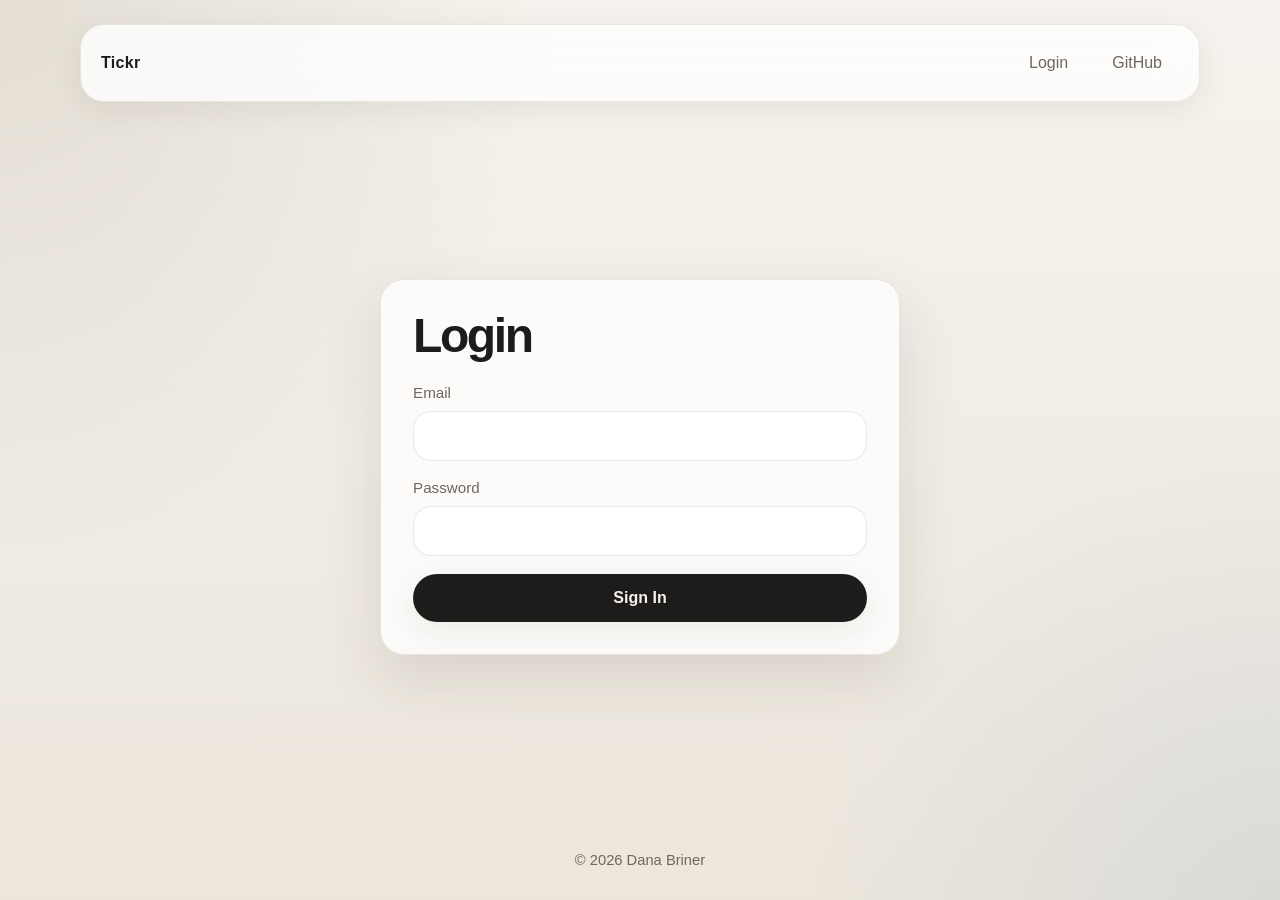
==== docs/app.html @ e8c8351f "Rename repo to tickr + add minimal site and Railway auth backend" ====
<!doctype html>
<html lang="en">
  <head>
    <meta charset="utf-8" />
    <meta name="viewport" content="width=device-width, initial-scale=1" />
    <title>Tickr App</title>
    <link rel="stylesheet" href="assets/styles.css" />
  </head>
  <body data-page="app">
    <div class="siteShell">
      <header class="topNav surface">
        <a class="brand" href="./index.html">Tickr</a>
        <nav class="navLinks" aria-label="Primary">
          <button id="logout-button" class="navButton" type="button">Logout</button>
          <a href="https://github.com/dmbriner/tickr" target="_blank" rel="noreferrer">GitHub</a>
        </nav>
      </header>

      <main class="authWrap">
        <section class="authCard surface">
          <h1>Authenticated</h1>
          <p id="app-status" class="statusText">Checking session...</p>
          <div id="private-state" class="privateState" hidden>
            <div class="fieldReadout">
              <span>Email</span>
              <strong id="private-email"></strong>
            </div>
            <div class="fieldReadout">
              <span>Status</span>
              <strong id="private-ok"></strong>
            </div>
          </div>
          <p id="app-error" class="inlineError" role="alert" hidden></p>
        </section>
      </main>

      <footer class="siteFooter">
        <span>&copy; <span data-current-year></span> Dana Briner</span>
      </footer>
    </div>
    <script src="assets/app.js"></script>
  </body>
</html>
---- docs/assets/styles.css ----
:root {
  color-scheme: light dark;
  --bg: #f6f3ee;
  --bg-strong: #ece6dc;
  --surface: rgba(255, 255, 255, 0.78);
  --surface-strong: rgba(255, 255, 255, 0.92);
  --text: #1e1c1a;
  --muted: #6e675f;
  --border: rgba(48, 39, 28, 0.1);
  --shadow: 0 24px 60px rgba(46, 38, 29, 0.12);
  --shadow-soft: 0 8px 30px rgba(46, 38, 29, 0.08);
  --accent: #1e1c1a;
  --accent-soft: rgba(30, 28, 26, 0.08);
  --focus: #4f7cff;
  --radius-xl: 24px;
  --radius-lg: 20px;
  --radius-pill: 999px;
  --transition: 180ms ease;
  font-family:
    -apple-system, BlinkMacSystemFont, "Segoe UI", sans-serif, "Apple Color Emoji",
    "Segoe UI Emoji";
}

@media (prefers-color-scheme: dark) {
  :root {
    --bg: #111111;
    --bg-strong: #161616;
    --surface: rgba(26, 26, 26, 0.72);
    --surface-strong: rgba(28, 28, 28, 0.9);
    --text: #f5f1ea;
    --muted: #b8afa5;
    --border: rgba(255, 255, 255, 0.08);
    --shadow: 0 24px 60px rgba(0, 0, 0, 0.28);
    --shadow-soft: 0 8px 30px rgba(0, 0, 0, 0.18);
    --accent: #f5f1ea;
    --accent-soft: rgba(255, 255, 255, 0.08);
    --focus: #8fb0ff;
  }
}

* {
  box-sizing: border-box;
}

html,
body {
  margin: 0;
  min-height: 100%;
}

body {
  color: var(--text);
  background:
    radial-gradient(circle at top left, rgba(193, 182, 163, 0.35), transparent 36%),
    radial-gradient(circle at bottom right, rgba(151, 173, 196, 0.22), transparent 30%),
    linear-gradient(180deg, var(--bg), var(--bg-strong));
}

a,
button,
input {
  transition:
    transform var(--transition),
    background-color var(--transition),
    border-color var(--transition),
    box-shadow var(--transition),
    opacity var(--transition);
}

@media (prefers-reduced-motion: reduce) {
  *,
  *::before,
  *::after {
    animation: none !important;
    transition-duration: 1ms !important;
    scroll-behavior: auto !important;
  }
}

a {
  color: inherit;
  text-decoration: none;
}

button,
input {
  font: inherit;
}

:focus-visible {
  outline: 3px solid var(--focus);
  outline-offset: 3px;
}

.siteShell {
  width: min(1120px, calc(100vw - 32px));
  margin: 0 auto;
  min-height: 100vh;
  display: grid;
  grid-template-rows: auto 1fr auto;
  gap: 28px;
  padding: 24px 0 28px;
}

.surface {
  background: var(--surface);
  border: 1px solid var(--border);
  border-radius: var(--radius-xl);
  box-shadow: var(--shadow-soft);
  backdrop-filter: blur(18px);
}

.topNav {
  display: flex;
  align-items: center;
  justify-content: space-between;
  padding: 18px 20px;
}

.brand {
  font-size: 1rem;
  font-weight: 700;
  letter-spacing: 0.02em;
}

.navLinks {
  display: flex;
  align-items: center;
  gap: 10px;
}

.navLinks a,
.navButton {
  border: 1px solid transparent;
  border-radius: var(--radius-pill);
  padding: 10px 16px;
  color: var(--muted);
  background: transparent;
  cursor: pointer;
}

.navLinks a:hover,
.navButton:hover {
  color: var(--text);
  background: var(--accent-soft);
}

.hero {
  display: grid;
  place-items: center;
  min-height: min(72vh, 760px);
  padding: clamp(48px, 8vw, 120px);
  box-shadow: var(--shadow);
}

.heroInner {
  display: grid;
  justify-items: center;
  gap: 28px;
  text-align: center;
}

.hero h1,
.authCard h1 {
  margin: 0;
  font-size: clamp(2.9rem, 8vw, 5.8rem);
  line-height: 0.98;
  letter-spacing: -0.05em;
  font-weight: 700;
}

.buttonRow {
  display: flex;
  flex-wrap: wrap;
  justify-content: center;
  gap: 14px;
}

.button {
  display: inline-flex;
  align-items: center;
  justify-content: center;
  min-width: 132px;
  border-radius: var(--radius-pill);
  padding: 14px 22px;
  border: 1px solid transparent;
  font-weight: 600;
  cursor: pointer;
  box-shadow: var(--shadow-soft);
}

.button:hover {
  transform: translateY(-1px);
}

.button.primary {
  background: var(--accent);
  color: var(--bg);
}

.button.secondary {
  background: var(--surface-strong);
  color: var(--text);
  border-color: var(--border);
}

.authWrap {
  display: grid;
  place-items: center;
  padding: 24px 0 36px;
}

.authCard {
  width: min(520px, 100%);
  padding: 32px;
  box-shadow: var(--shadow);
}

.authCard h1 {
  font-size: clamp(2rem, 7vw, 3rem);
  margin-bottom: 24px;
}

.formStack {
  display: grid;
  gap: 18px;
}

.field,
.fieldReadout {
  display: grid;
  gap: 10px;
}

.field span,
.fieldReadout span {
  color: var(--muted);
  font-size: 0.95rem;
}

.field input {
  width: 100%;
  border-radius: 18px;
  border: 1px solid var(--border);
  background: var(--surface-strong);
  color: var(--text);
  padding: 15px 16px;
  box-shadow: inset 0 1px 0 rgba(255, 255, 255, 0.08);
}

.field input:hover {
  border-color: rgba(79, 124, 255, 0.28);
}

.statusText {
  margin: 0;
  color: var(--muted);
}

.privateState {
  display: grid;
  gap: 16px;
  margin-top: 24px;
}

.inlineError {
  margin: 0;
  color: #b64545;
  font-size: 0.95rem;
}

@media (prefers-color-scheme: dark) {
  .inlineError {
    color: #ff9d9d;
  }
}

.siteFooter {
  display: flex;
  justify-content: center;
  padding: 8px 0 4px;
  color: var(--muted);
  font-size: 0.92rem;
}

@media (max-width: 720px) {
  .siteShell {
    width: min(100vw - 20px, 1120px);
    gap: 20px;
    padding-top: 12px;
  }

  .topNav {
    padding: 14px;
  }

  .navLinks {
    gap: 6px;
  }

  .navLinks a,
  .navButton {
    padding: 9px 12px;
  }

  .hero {
    min-height: 64vh;
    padding: 32px 20px;
  }

  .authCard {
    padding: 24px 20px;
  }

  .buttonRow {
    width: 100%;
  }

  .button {
    width: 100%;
  }
}
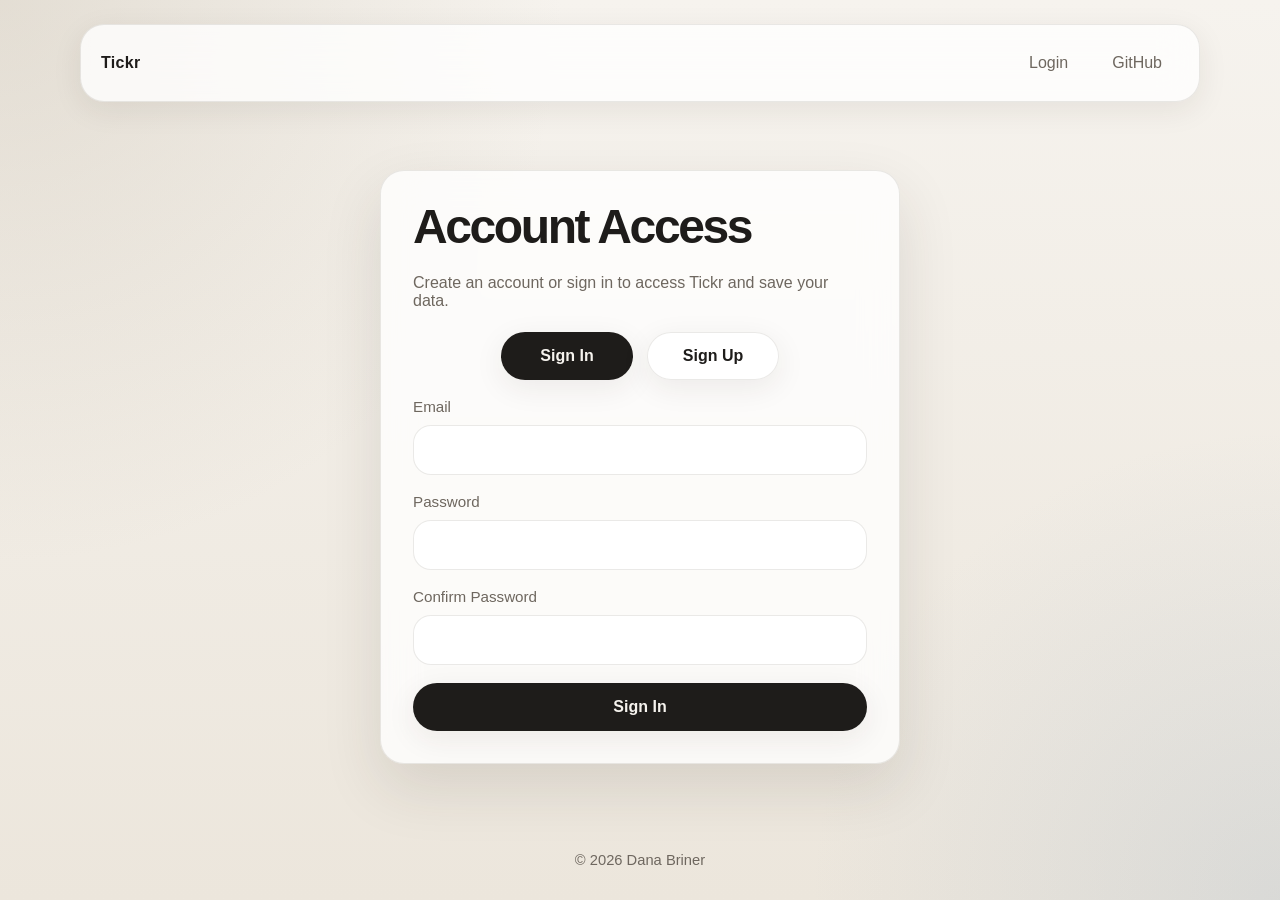
==== commit 72e030af: "fixing key" ====
--- a/docs/app.html
+++ b/docs/app.html
@@ -18,7 +18,7 @@
 
       <main class="authWrap">
         <section class="authCard surface">
-          <h1>Authenticated</h1>
+          <h1>Your Tickr Account</h1>
           <p id="app-status" class="statusText">Checking session...</p>
           <div id="private-state" class="privateState" hidden>
             <div class="fieldReadout">
@@ -29,6 +29,14 @@
               <span>Status</span>
               <strong id="private-ok"></strong>
             </div>
+            <div class="fieldReadout">
+              <span>Saved API Profiles</span>
+              <strong id="private-profiles-count"></strong>
+            </div>
+            <div class="fieldReadout">
+              <span>Saved Analyses</span>
+              <strong id="private-analyses-count"></strong>
+            </div>
           </div>
           <p id="app-error" class="inlineError" role="alert" hidden></p>
         </section>
@@ -38,6 +46,7 @@
         <span>&copy; <span data-current-year></span> Dana Briner</span>
       </footer>
     </div>
+    <script src="assets/config.js"></script>
     <script src="assets/app.js"></script>
   </body>
 </html>
--- a/docs/assets/styles.css
+++ b/docs/assets/styles.css
@@ -257,6 +257,10 @@
   color: var(--muted);
 }
 
+.authModeRow {
+  margin: 22px 0 18px;
+}
+
 .privateState {
   display: grid;
   gap: 16px;
@@ -266,12 +270,22 @@
 .inlineError {
   margin: 0;
   color: #b64545;
+  font-size: 0.95rem;
+}
+
+.inlineSuccess {
+  margin: 0;
+  color: #2e7d4f;
   font-size: 0.95rem;
 }
 
 @media (prefers-color-scheme: dark) {
   .inlineError {
     color: #ff9d9d;
+  }
+
+  .inlineSuccess {
+    color: #9de0b4;
   }
 }
 
